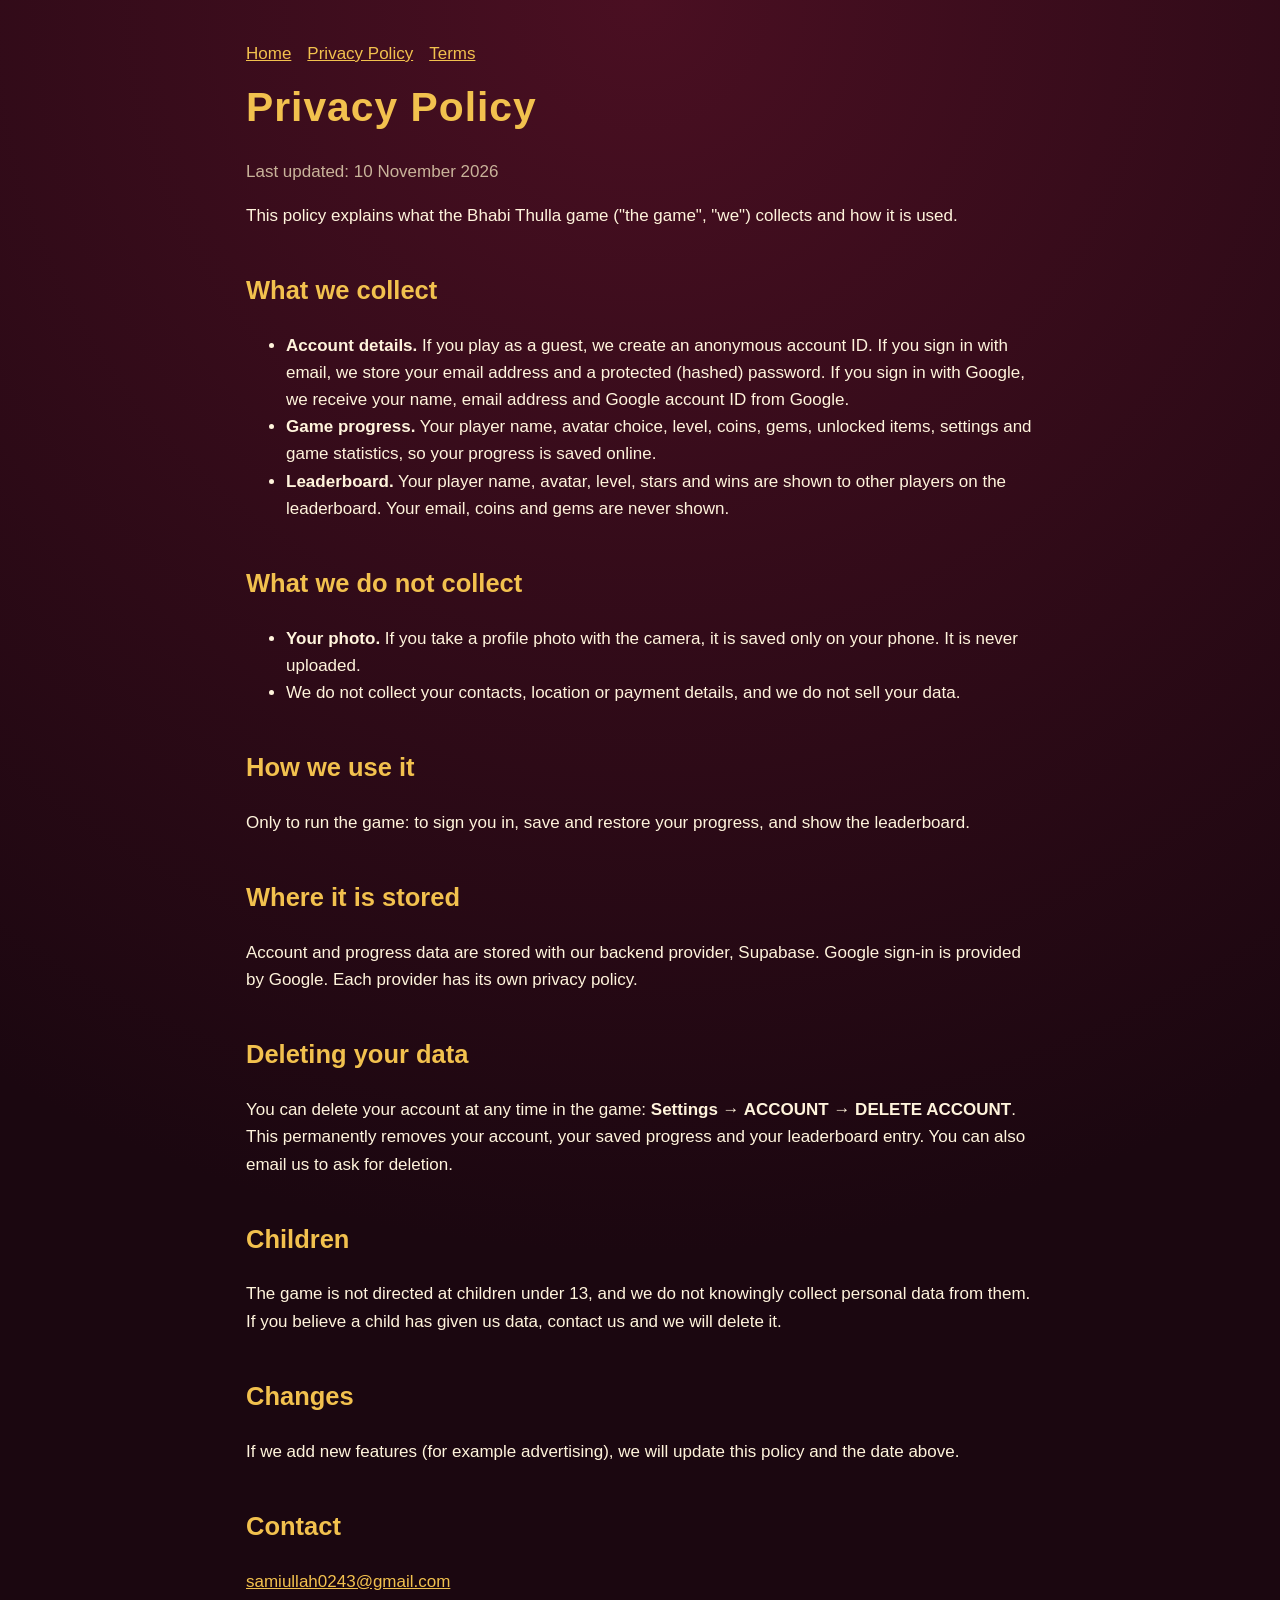
==== privacy.html @ 82110549 "Add Bhabi Thulla home, privacy policy and terms pages" ====
<!doctype html><html lang="en"><head><meta charset="utf-8"><meta name="viewport" content="width=device-width,initial-scale=1"><title>Privacy Policy – Bhabi Thulla</title><link rel="stylesheet" href="style.css"></head>
<body><main>
<nav><a href="./">Home</a><a href="privacy.html">Privacy Policy</a><a href="terms.html">Terms</a></nav>
<h1>Privacy Policy</h1>
<p class="muted">Last updated: 10 November 2026</p>
<p>This policy explains what the Bhabi Thulla game ("the game", "we") collects and how it is used.</p>

<h2>What we collect</h2>
<ul>
<li><b>Account details.</b> If you play as a guest, we create an anonymous account ID. If you sign in with email, we store your email address and a protected (hashed) password. If you sign in with Google, we receive your name, email address and Google account ID from Google.</li>
<li><b>Game progress.</b> Your player name, avatar choice, level, coins, gems, unlocked items, settings and game statistics, so your progress is saved online.</li>
<li><b>Leaderboard.</b> Your player name, avatar, level, stars and wins are shown to other players on the leaderboard. Your email, coins and gems are never shown.</li>
</ul>

<h2>What we do not collect</h2>
<ul>
<li><b>Your photo.</b> If you take a profile photo with the camera, it is saved only on your phone. It is never uploaded.</li>
<li>We do not collect your contacts, location or payment details, and we do not sell your data.</li>
</ul>

<h2>How we use it</h2>
<p>Only to run the game: to sign you in, save and restore your progress, and show the leaderboard.</p>

<h2>Where it is stored</h2>
<p>Account and progress data are stored with our backend provider, Supabase. Google sign-in is provided by Google. Each provider has its own privacy policy.</p>

<h2>Deleting your data</h2>
<p>You can delete your account at any time in the game: <b>Settings → ACCOUNT → DELETE ACCOUNT</b>. This permanently removes your account, your saved progress and your leaderboard entry. You can also email us to ask for deletion.</p>

<h2>Children</h2>
<p>The game is not directed at children under 13, and we do not knowingly collect personal data from them. If you believe a child has given us data, contact us and we will delete it.</p>

<h2>Changes</h2>
<p>If we add new features (for example advertising), we will update this policy and the date above.</p>

<h2>Contact</h2>
<p><a href="mailto:samiullah0243@gmail.com">samiullah0243@gmail.com</a></p>
</main></body></html>
---- style.css ----
:root{--bg:#1b0710;--panel:#2a0d18;--gold:#f2c14e;--cream:#fff4dc;--muted:#c9b39a}
*{box-sizing:border-box}body{margin:0;background:radial-gradient(circle at 50% 0,#4a0f22,var(--bg) 70%);color:var(--cream);font:17px/1.6 -apple-system,Segoe UI,Roboto,sans-serif}
main{max-width:820px;margin:0 auto;padding:40px 16px 60px}h1{color:var(--gold);font-size:2.4em;margin:.2em 0;letter-spacing:1px}h2{color:var(--gold);margin-top:1.6em}
a{color:var(--gold)}.card{background:var(--panel);border:1px solid #6b4a1a;border-radius:14px;padding:22px;margin:18px 0}nav a{margin-right:16px}small,.muted{color:var(--muted)}
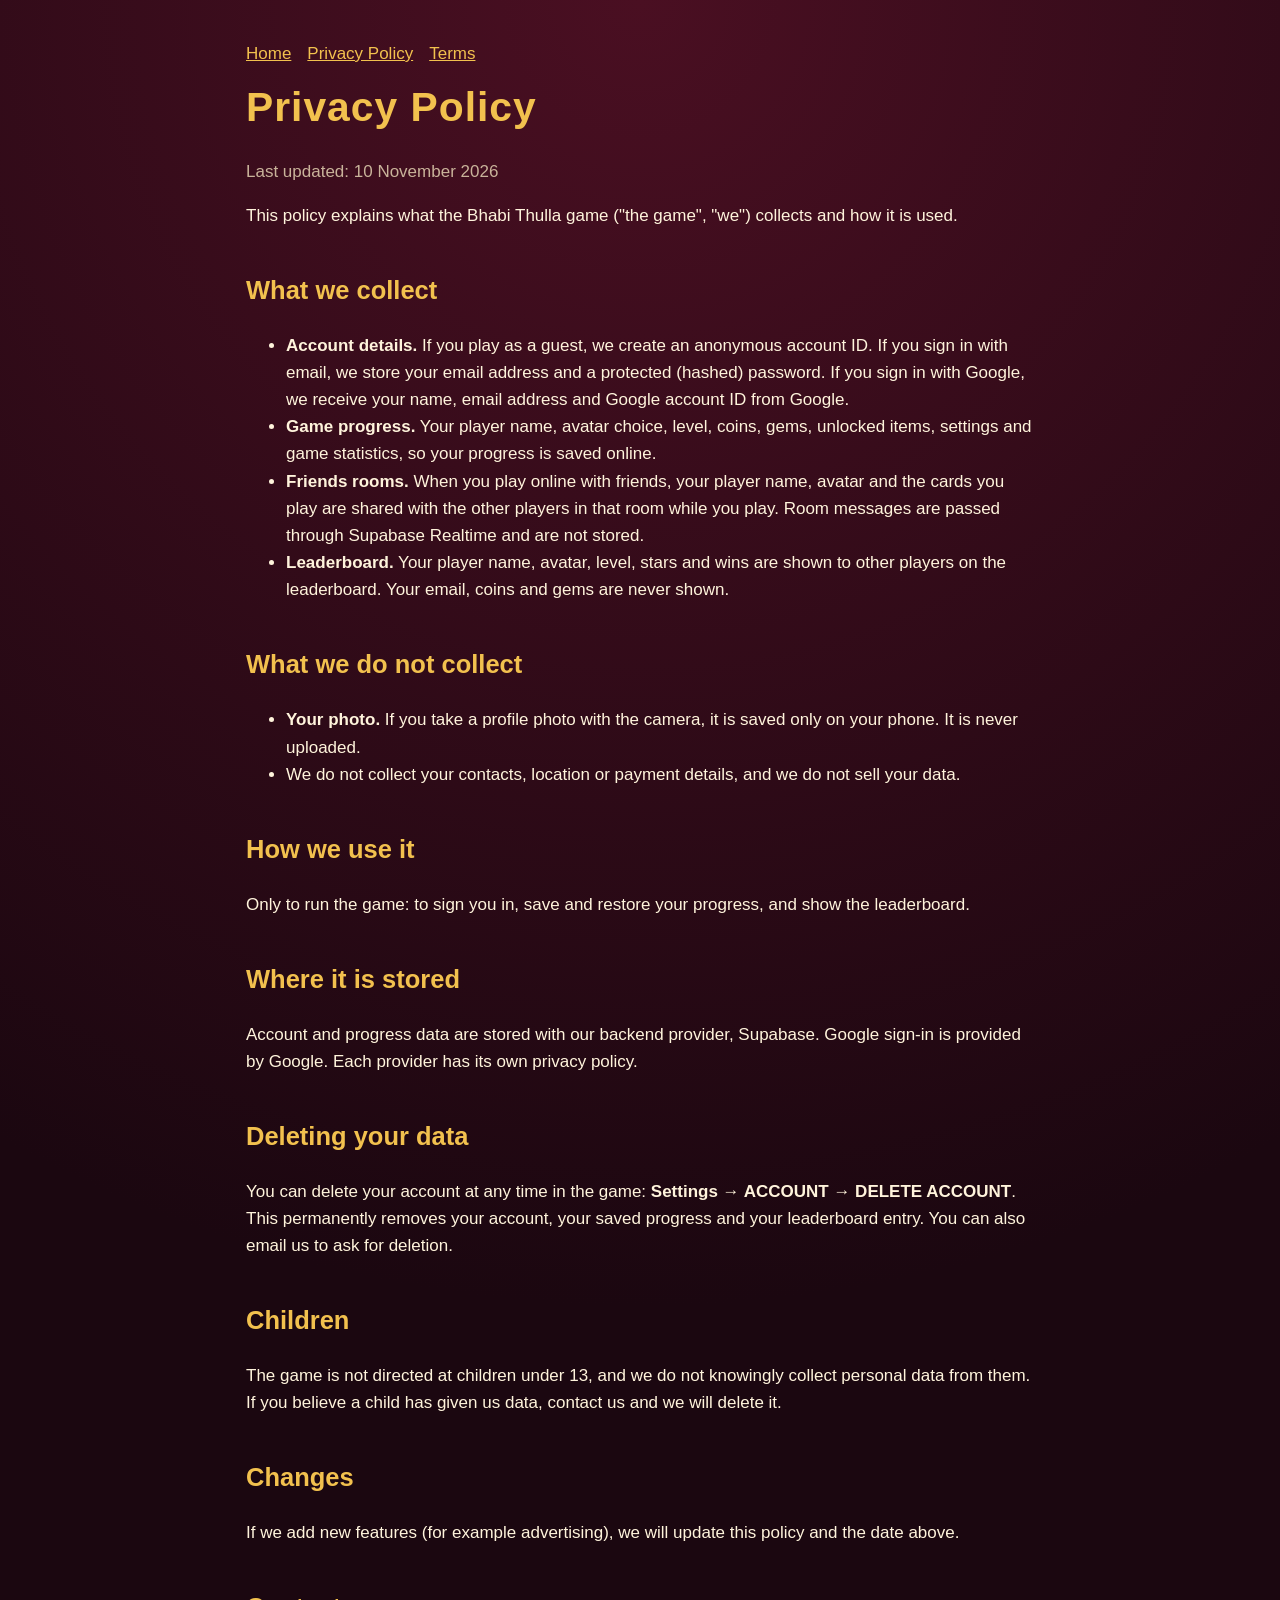
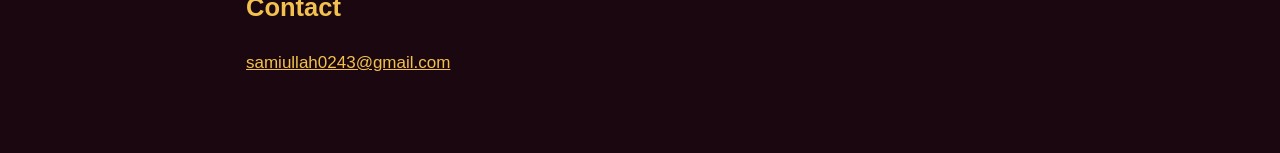
==== commit 422cb058: "Privacy policy: explain friends rooms" ====
--- a/privacy.html
+++ b/privacy.html
@@ -9,6 +9,7 @@
 <ul>
 <li><b>Account details.</b> If you play as a guest, we create an anonymous account ID. If you sign in with email, we store your email address and a protected (hashed) password. If you sign in with Google, we receive your name, email address and Google account ID from Google.</li>
 <li><b>Game progress.</b> Your player name, avatar choice, level, coins, gems, unlocked items, settings and game statistics, so your progress is saved online.</li>
+<li><b>Friends rooms.</b> When you play online with friends, your player name, avatar and the cards you play are shared with the other players in that room while you play. Room messages are passed through Supabase Realtime and are not stored.</li>
 <li><b>Leaderboard.</b> Your player name, avatar, level, stars and wins are shown to other players on the leaderboard. Your email, coins and gems are never shown.</li>
 </ul>
 
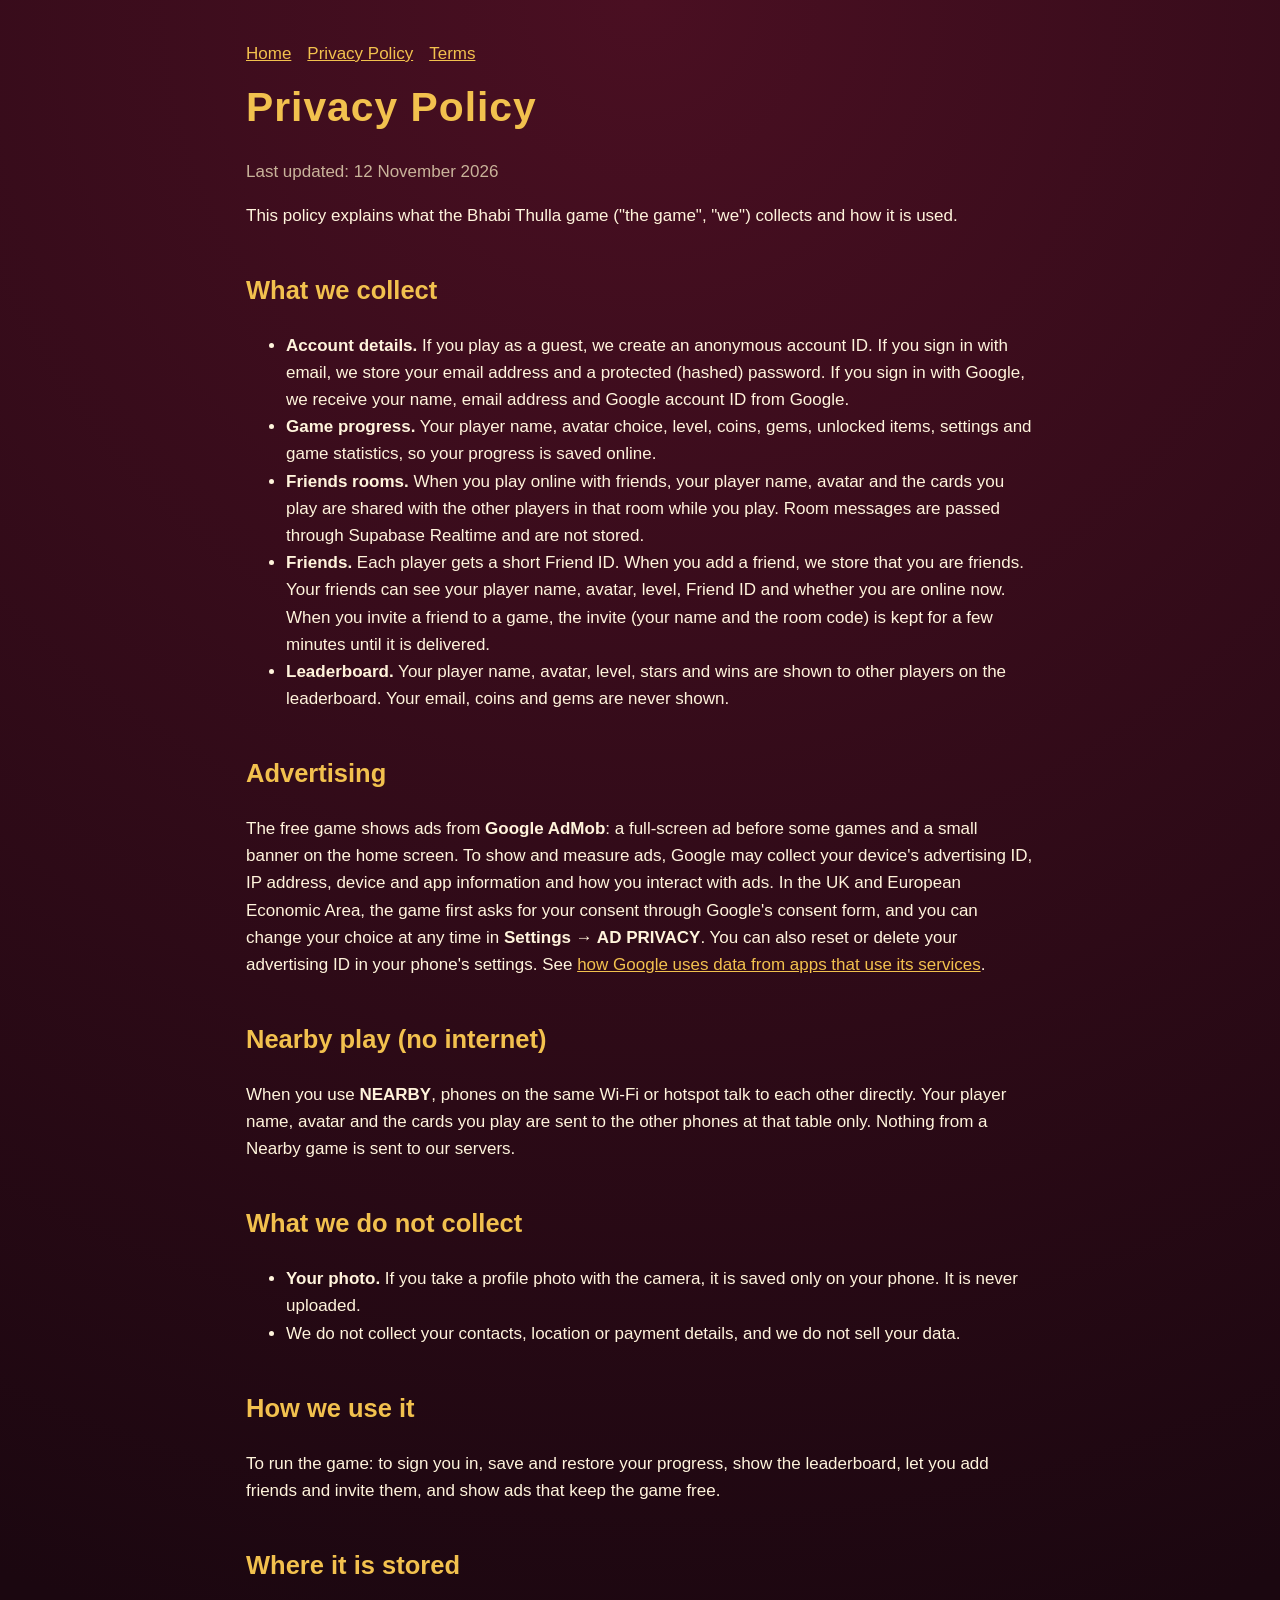
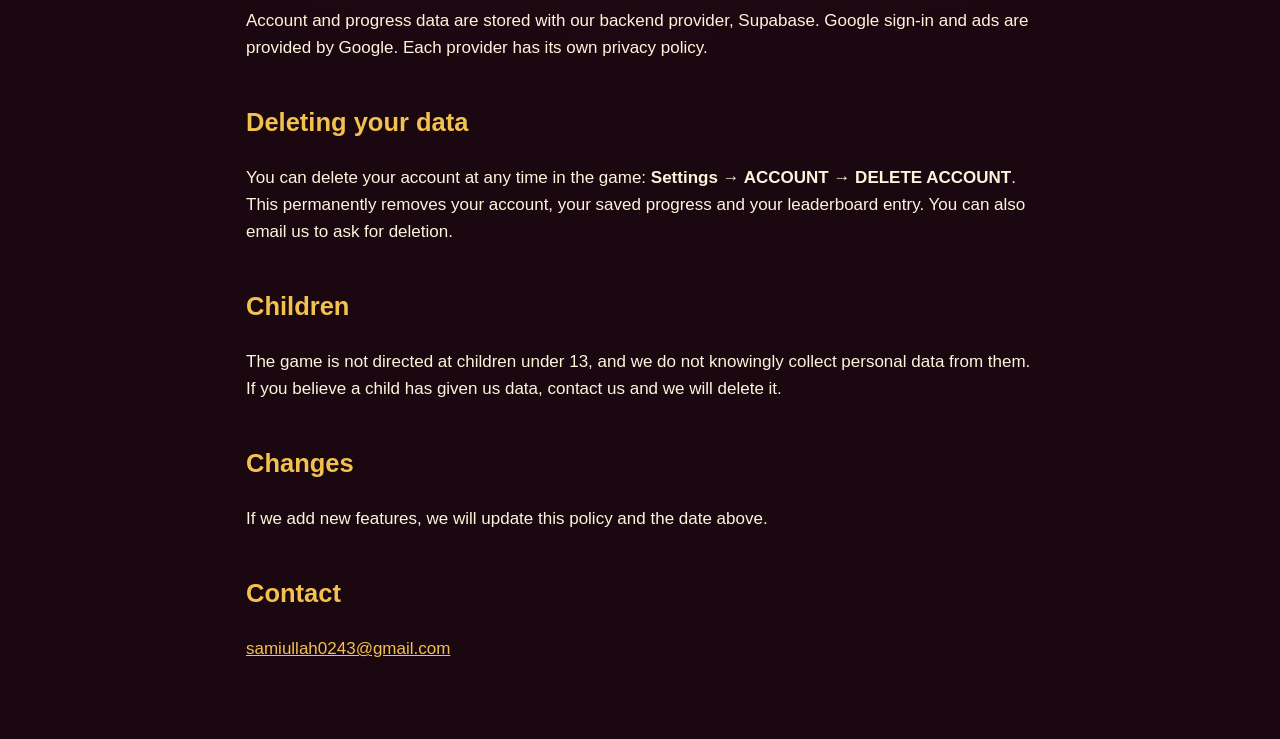
==== commit fc175bde: "Privacy policy: ads, friends and nearby play; add app-ads.txt" ====
--- a/privacy.html
+++ b/privacy.html
@@ -2,7 +2,7 @@
 <body><main>
 <nav><a href="./">Home</a><a href="privacy.html">Privacy Policy</a><a href="terms.html">Terms</a></nav>
 <h1>Privacy Policy</h1>
-<p class="muted">Last updated: 10 November 2026</p>
+<p class="muted">Last updated: 12 November 2026</p>
 <p>This policy explains what the Bhabi Thulla game ("the game", "we") collects and how it is used.</p>
 
 <h2>What we collect</h2>
@@ -10,8 +10,15 @@
 <li><b>Account details.</b> If you play as a guest, we create an anonymous account ID. If you sign in with email, we store your email address and a protected (hashed) password. If you sign in with Google, we receive your name, email address and Google account ID from Google.</li>
 <li><b>Game progress.</b> Your player name, avatar choice, level, coins, gems, unlocked items, settings and game statistics, so your progress is saved online.</li>
 <li><b>Friends rooms.</b> When you play online with friends, your player name, avatar and the cards you play are shared with the other players in that room while you play. Room messages are passed through Supabase Realtime and are not stored.</li>
+<li><b>Friends.</b> Each player gets a short Friend ID. When you add a friend, we store that you are friends. Your friends can see your player name, avatar, level, Friend ID and whether you are online now. When you invite a friend to a game, the invite (your name and the room code) is kept for a few minutes until it is delivered.</li>
 <li><b>Leaderboard.</b> Your player name, avatar, level, stars and wins are shown to other players on the leaderboard. Your email, coins and gems are never shown.</li>
 </ul>
+
+<h2>Advertising</h2>
+<p>The free game shows ads from <b>Google AdMob</b>: a full-screen ad before some games and a small banner on the home screen. To show and measure ads, Google may collect your device's advertising ID, IP address, device and app information and how you interact with ads. In the UK and European Economic Area, the game first asks for your consent through Google's consent form, and you can change your choice at any time in <b>Settings → AD PRIVACY</b>. You can also reset or delete your advertising ID in your phone's settings. See <a href="https://policies.google.com/technologies/partner-sites">how Google uses data from apps that use its services</a>.</p>
+
+<h2>Nearby play (no internet)</h2>
+<p>When you use <b>NEARBY</b>, phones on the same Wi-Fi or hotspot talk to each other directly. Your player name, avatar and the cards you play are sent to the other phones at that table only. Nothing from a Nearby game is sent to our servers.</p>
 
 <h2>What we do not collect</h2>
 <ul>
@@ -20,10 +27,10 @@
 </ul>
 
 <h2>How we use it</h2>
-<p>Only to run the game: to sign you in, save and restore your progress, and show the leaderboard.</p>
+<p>To run the game: to sign you in, save and restore your progress, show the leaderboard, let you add friends and invite them, and show ads that keep the game free.</p>
 
 <h2>Where it is stored</h2>
-<p>Account and progress data are stored with our backend provider, Supabase. Google sign-in is provided by Google. Each provider has its own privacy policy.</p>
+<p>Account and progress data are stored with our backend provider, Supabase. Google sign-in and ads are provided by Google. Each provider has its own privacy policy.</p>
 
 <h2>Deleting your data</h2>
 <p>You can delete your account at any time in the game: <b>Settings → ACCOUNT → DELETE ACCOUNT</b>. This permanently removes your account, your saved progress and your leaderboard entry. You can also email us to ask for deletion.</p>
@@ -32,7 +39,7 @@
 <p>The game is not directed at children under 13, and we do not knowingly collect personal data from them. If you believe a child has given us data, contact us and we will delete it.</p>
 
 <h2>Changes</h2>
-<p>If we add new features (for example advertising), we will update this policy and the date above.</p>
+<p>If we add new features, we will update this policy and the date above.</p>
 
 <h2>Contact</h2>
 <p><a href="mailto:samiullah0243@gmail.com">samiullah0243@gmail.com</a></p>
